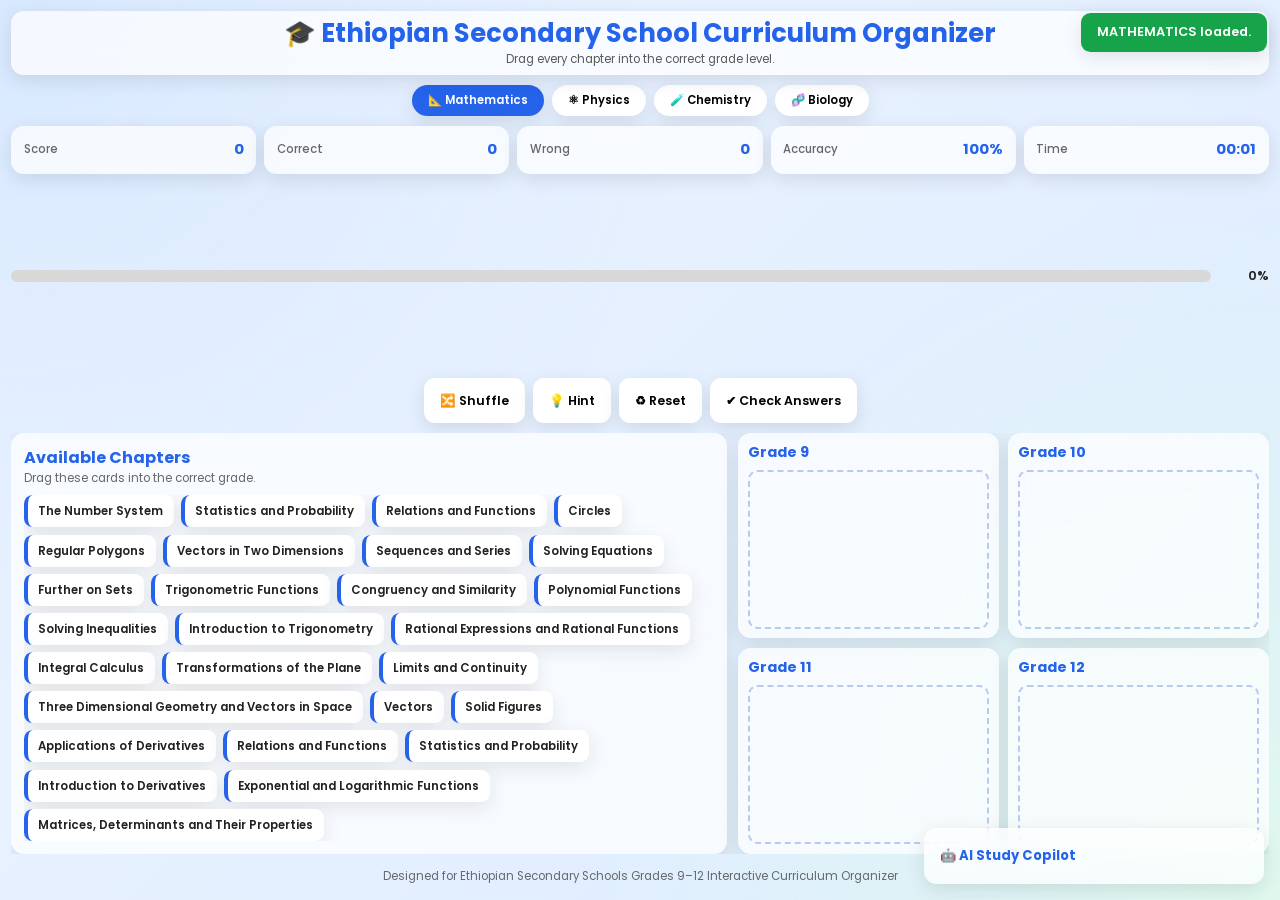
==== index.html @ 4b414665 "start" ====
<!DOCTYPE html>
<html lang="en">
<head>

<meta charset="UTF-8">
<meta name="viewport" content="width=device-width, initial-scale=1.0">

<title>Ethiopian Secondary School Curriculum Organizer</title>

<link rel="stylesheet" href="style.css">

<link rel="preconnect" href="https://fonts.googleapis.com">
<link rel="preconnect" href="https://fonts.gstatic.com" crossorigin>

<link href="https://fonts.googleapis.com/css2?family=Poppins:wght@300;400;500;600;700&display=swap" rel="stylesheet">

</head>

<body>

<!-- ===================================================== -->
<!-- Background -->
<!-- ===================================================== -->

<div class="background"></div>

<!-- ===================================================== -->
<!-- Header -->
<!-- ===================================================== -->

<header>

<h1>

🎓 Ethiopian Secondary School Curriculum Organizer

</h1>

<p>

Drag every chapter into the correct grade level.

</p>

</header>

<!-- ===================================================== -->
<!-- Subject Tabs -->
<!-- ===================================================== -->

<nav id="subjects">

<button class="subject active"
data-subject="mathematics">

📐 Mathematics

</button>

<button class="subject"
data-subject="physics">

⚛ Physics

</button>

<button class="subject"
data-subject="chemistry">

🧪 Chemistry

</button>

<button class="subject"
data-subject="biology">

🧬 Biology

</button>

</nav>

<!-- ===================================================== -->
<!-- Dashboard -->
<!-- ===================================================== -->

<section id="dashboard">

<div class="stat">

<h3>Score</h3>

<span id="score">0</span>

</div>

<div class="stat">

<h3>Correct</h3>

<span id="correct">0</span>

</div>

<div class="stat">

<h3>Wrong</h3>

<span id="wrong">0</span>

</div>

<div class="stat">

<h3>Accuracy</h3>

<span id="accuracy">100%</span>

</div>

<div class="stat">

<h3>Time</h3>

<span id="timer">

00:00

</span>

</div>

</section>

<!-- ===================================================== -->
<!-- Progress -->
<!-- ===================================================== -->

<section id="progressSection">

<div id="progressOuter">

<div id="progressInner">

</div>

</div>

<p id="progressText">

0%

</p>

</section>

<!-- ===================================================== -->
<!-- Controls -->
<!-- ===================================================== -->

<section id="controls">

<button id="shuffleBtn">

🔀 Shuffle

</button>

<button id="hintBtn">

💡 Hint

</button>

<button id="resetBtn">

♻ Reset

</button>

<button id="checkBtn">

✔ Check Answers

</button>

</section>

<!-- ===================================================== -->
<!-- Main -->
<!-- ===================================================== -->

<main>

<!-- Left Side -->

<section id="game">

<h2>

Available Chapters

</h2>

<p>

Drag these cards into the correct grade.

</p>

<div id="chapterPool">

<!-- Cards generated by JavaScript -->

</div>

</section>

<!-- Right Side -->

<section id="grades">

<div class="gradeBox"

data-grade="9">

<h2>

Grade 9

</h2>

<div class="dropZone">

</div>

</div>

<div class="gradeBox"

data-grade="10">

<h2>

Grade 10

</h2>

<div class="dropZone">

</div>

</div>

<div class="gradeBox"

data-grade="11">

<h2>

Grade 11

</h2>

<div class="dropZone">

</div>

</div>

<div class="gradeBox"

data-grade="12">

<h2>

Grade 12

</h2>

<div class="dropZone">

</div>

</div>

</section>

</main>

<!-- ===================================================== -->
<!-- Notification -->
<!-- ===================================================== -->

<div id="notification">

Ready

</div>

<!-- ===================================================== -->
<!-- Celebration -->
<!-- ===================================================== -->

<div id="celebration">

<h1>

🎉 Excellent!

</h1>

<p>

You completed this subject.

</p>

<button id="nextSubject">

Next Subject →

</button>

</div>

<!-- ===================================================== -->
<!-- AI Study Copilot -->
<!-- ===================================================== -->

<section id="copilot">

<div id="copilotHeader">

🤖 AI Study Copilot

</div>

<div id="chatWindow">

<div class="bot">

Hello 👋

Ask me about any chapter.

Examples:

• Explain Thermodynamics

• What is Cell Biology?

• Give me 5 quiz questions

• Explain Magnetism for Grade 10

</div>

</div>

<div id="chatControls">

<textarea

id="userQuestion"

placeholder="Ask anything about Mathematics, Physics, Chemistry or Biology..."

></textarea>

<button id="askAI">

Ask AI

</button>

</div>

</section>

<!-- ===================================================== -->
<!-- Footer -->
<!-- ===================================================== -->

<footer>

Designed for Ethiopian Secondary Schools

Grades 9–12

Interactive Curriculum Organizer

</footer>

<!-- ===================================================== -->
<!-- Scripts -->
<!-- ===================================================== -->

<script src="data.js"></script>

<script src="app.js"></script>

</body>

</html>
---- style.css ----
/*********************************************************************
ETHIOPIAN CURRICULUM ORGANIZER
STYLE.CSS VERSION 2
PART 1
*********************************************************************/


/**************************************************
ROOT VARIABLES
**************************************************/

:root{

--primary:#2563eb;
--secondary:#10b981;
--danger:#ef4444;
--warning:#f59e0b;

--background:#edf4ff;

--glass:rgba(255,255,255,.72);

--shadow:0 .35rem 1.2rem rgba(0,0,0,.10);

--radius:.8rem;

--speed:.25s;

--header-height:4rem;

--dashboard-height:3rem;

--control-height:2.8rem;

--font-small:clamp(.72rem,.8vw,.82rem);

--font-normal:clamp(.82rem,.95vw,.95rem);

--font-title:clamp(1.15rem,2vw,1.6rem);

}



/**************************************************
RESET
**************************************************/

*{

margin:0;

padding:0;

box-sizing:border-box;

font-family:Poppins,sans-serif;

}



/**************************************************
BODY
**************************************************/

html{

height:100%;

}

body{

min-height:100vh;
min-height:100dvh;

background:

linear-gradient(
135deg,
#eef5ff,
#dcebff
);

overflow:hidden;

color:#222;

padding:.7rem;

font-size:var(--font-normal);

}



/**************************************************
BACKGROUND
**************************************************/

.background{

position:fixed;

inset:0;

background:

radial-gradient(circle at top left,#d7e8ff 0%,transparent 45%),

radial-gradient(circle at bottom right,#dff8ee 0%,transparent 45%);

z-index:-10;

}



/**************************************************
APPLICATION LAYOUT
**************************************************/

body{

display:grid;

grid-template-rows:

auto
auto
auto
1fr
auto;

row-gap:.6rem;

}



/**************************************************
HEADER
**************************************************/

header{

height:var(--header-height);

display:flex;

flex-direction:column;

justify-content:center;

align-items:center;

background:var(--glass);

backdrop-filter:blur(12px);

border-radius:var(--radius);

box-shadow:var(--shadow);

}

header h1{

font-size:var(--font-title);

font-weight:700;

color:var(--primary);

line-height:1.2;

}

header p{

font-size:var(--font-small);

opacity:.75;

margin-top:.15rem;

}



/**************************************************
SUBJECT BAR
**************************************************/

#subjects{

display:flex;

justify-content:center;

gap:.5rem;

flex-wrap:wrap;

}

.subject{

padding:.45rem 1rem;

border:none;

border-radius:999px;

background:white;

cursor:pointer;

font-size:var(--font-small);

font-weight:600;

transition:var(--speed);

box-shadow:var(--shadow);

}

.subject:hover{

transform:translateY(-2px);

}

.subject.active{

background:var(--primary);

color:white;

}



/**************************************************
DASHBOARD
**************************************************/

#dashboard{

display:grid;

grid-template-columns:repeat(5,1fr);

gap:.5rem;

}

.stat{

height:var(--dashboard-height);

display:flex;

justify-content:space-between;

align-items:center;

padding:0 .8rem;

background:var(--glass);

backdrop-filter:blur(12px);

border-radius:var(--radius);

box-shadow:var(--shadow);

}

.stat h3{

font-size:.72rem;

font-weight:500;

color:#666;

}

.stat span{

font-size:.92rem;

font-weight:700;

color:var(--primary);

}



/**************************************************
PROGRESS
**************************************************/

#progressSection{

display:flex;

align-items:center;

gap:.6rem;

}

#progressOuter{

flex:1;

height:.7rem;

background:#d8d8d8;

border-radius:999px;

overflow:hidden;

}

#progressInner{

width:0%;

height:100%;

background:

linear-gradient(
90deg,
#16a34a,
#22c55e
);

transition:.35s;

}

#progressText{

width:3rem;

text-align:right;

font-size:.8rem;

font-weight:600;

}



/**************************************************
BUTTONS
**************************************************/

#controls{

display:flex;

justify-content:center;

gap:.5rem;

flex-wrap:wrap;

}

#controls button{

height:var(--control-height);

padding:0 1rem;

border:none;

border-radius:.7rem;

cursor:pointer;

font-size:.78rem;

font-weight:600;

background:white;

transition:var(--speed);

box-shadow:var(--shadow);

}

#controls button:hover{

background:var(--primary);

color:white;

}



/**************************************************
MAIN AREA
**************************************************/

main{

display:grid;

grid-template-columns:1.35fr 1fr;

gap:.7rem;

flex:1;

min-height:0;

overflow:hidden;

}



/**************************************************
LEFT PANEL
**************************************************/

#game{

display:flex;

flex-direction:column;

background:var(--glass);

backdrop-filter:blur(12px);

border-radius:var(--radius);

padding:.8rem;

box-shadow:var(--shadow);

min-height:0;

}

#game h2{

font-size:1rem;

color:var(--primary);

}

#game p{

font-size:.72rem;

margin-bottom:.5rem;

color:#666;

}



/**************************************************
CHAPTER AREA
**************************************************/

#chapterPool{

flex:1;

display:flex;

flex-wrap:wrap;

align-content:flex-start;

gap:.45rem;

overflow-y:auto;

overflow-x:hidden;

padding-right:.3rem;

min-height:0;

}



/**************************************************
RIGHT PANEL
**************************************************/

#grades{

display:grid;

grid-template-columns:1fr 1fr;

grid-template-rows:1fr 1fr;

gap:.6rem;

min-height:0;

}

.gradeBox{

display:flex;

flex-direction:column;

background:var(--glass);

backdrop-filter:blur(12px);

border-radius:var(--radius);

padding:.6rem;

box-shadow:var(--shadow);

height:100%;

min-height:0;

overflow:hidden;

}

.gradeBox h2{

font-size:.9rem;

color:var(--primary);

margin-bottom:.4rem;

}



/**************************************************
DROP ZONES
**************************************************/

.dropZone{

flex:1;

display:flex;

flex-wrap:wrap;

align-content:flex-start;

gap:.35rem;

padding:.45rem;

border:2px dashed #b8caef;

border-radius:.6rem;

overflow-y:auto;

overflow-x:hidden;

min-height:0;

max-height:100%;

scroll-behavior:smooth;

}



/**************************************************
FOOTER
**************************************************/

footer{

display:flex;

justify-content:center;

align-items:center;

font-size:.72rem;

opacity:.65;

height:1.6rem;

}

/*********************************************************************
ETHIOPIAN CURRICULUM ORGANIZER
STYLE.CSS VERSION 2
PART 2
*********************************************************************/


/**************************************************
CHAPTER CARDS
**************************************************/

.chapterCard{

display:inline-flex;

align-items:center;

justify-content:center;

padding:.45rem .65rem;

min-height:2rem;

background:white;

border-radius:.55rem;

border-left:.25rem solid var(--primary);

box-shadow:var(--shadow);

font-size:.73rem;

font-weight:600;

line-height:1.2;

cursor:grab;

user-select:none;

transition:all .18s ease;

max-width:100%;

word-break:break-word;

}

.chapterCard:hover{

transform:translateY(-2px);

box-shadow:0 .5rem 1rem rgba(0,0,0,.15);

}

.chapterCard.dragging{

opacity:.45;

transform:scale(.95) rotate(2deg);

cursor:grabbing;

}



/**************************************************
DROP ZONE STATES
**************************************************/

.dragHover{

background:#eefdf4;

border-color:var(--secondary);

}

.correct{

background:#dff9e8;

border-left-color:#16a34a;

animation:correctPulse .35s;

}

.wrong{

background:#ffe6e6;

border-left-color:#dc2626;

animation:shake .35s;

}

.hintCard{

border-left-color:gold;

animation:hintGlow 1s infinite;

}



/**************************************************
NOTIFICATION
**************************************************/

#notification{

position:fixed;

top:.8rem;

right:.8rem;

padding:.65rem 1rem;

border-radius:.6rem;

font-size:.8rem;

font-weight:600;

color:white;

opacity:0;

pointer-events:none;

transition:.25s;

z-index:9999;

box-shadow:var(--shadow);

}

.success{

background:#16a34a !important;

}

.error{

background:#dc2626 !important;

}

.info{

background:#2563eb !important;

}



/**************************************************
AI PANEL
**************************************************/

#copilot{

position:fixed;

right:1rem;

bottom:1rem;

width:340px;

max-width:92vw;

height:56px;

overflow:hidden;

background:var(--glass);

backdrop-filter:blur(14px);

border-radius:.8rem;

box-shadow:var(--shadow);

transition:.3s;

z-index:1000;

}

#copilot.open{

height:430px;

}

#copilotHeader{

height:56px;

display:flex;

align-items:center;

justify-content:space-between;

padding:0 1rem;

cursor:pointer;

font-weight:700;

color:var(--primary);

}

#chatWindow{

height:280px;

overflow:auto;

background:white;

margin:.5rem;

border-radius:.5rem;

padding:.6rem;

font-size:.75rem;

}

#chatControls{

display:flex;

gap:.5rem;

padding:.5rem;

}

#userQuestion{

flex:1;

resize:none;

height:62px;

padding:.5rem;

border:1px solid #ccc;

border-radius:.45rem;

font-size:.75rem;

outline:none;

}

#userQuestion:focus{

border-color:var(--primary);

}

#askAI{

width:90px;

border:none;

background:var(--primary);

color:white;

border-radius:.45rem;

cursor:pointer;

font-size:.75rem;

font-weight:600;

}

.bot{

background:#edf4ff;

padding:.5rem;

border-radius:.45rem;

margin-bottom:.45rem;

}

.user{

background:#dcffe9;

padding:.5rem;

border-radius:.45rem;

margin-bottom:.45rem;

text-align:right;

}



/**************************************************
CELEBRATION
**************************************************/

#celebration{

display:none;

position:fixed;

inset:0;

background:rgba(0,0,0,.75);

justify-content:center;

align-items:center;

flex-direction:column;

text-align:center;

color:white;

z-index:99999;

padding:2rem;

}

#celebration h1{

font-size:clamp(2rem,4vw,3rem);

margin-bottom:1rem;

}

#celebration p{

font-size:1rem;

margin-bottom:.8rem;

}

#celebration button{

padding:.7rem 1.4rem;

border:none;

border-radius:.6rem;

background:#22c55e;

color:white;

font-weight:600;

cursor:pointer;

}



/**************************************************
CONFETTI
**************************************************/

.confetti{

position:fixed;

top:-20px;

width:10px;

height:14px;

animation:fall 4s linear forwards;

z-index:99998;

}



/**************************************************
SCROLLBARS
**************************************************/

::-webkit-scrollbar{

width:7px;

height:7px;

}

::-webkit-scrollbar-track{

background:#edf2ff;

border-radius:20px;

}

::-webkit-scrollbar-thumb{

background:#9fb8ef;

border-radius:20px;

}

::-webkit-scrollbar-thumb:hover{

background:#6d93e8;

}



/**************************************************
ANIMATIONS
**************************************************/

@keyframes shake{

0%{transform:translateX(0);}

25%{transform:translateX(-5px);}

50%{transform:translateX(5px);}

75%{transform:translateX(-3px);}

100%{transform:translateX(0);}

}

@keyframes correctPulse{

0%{transform:scale(.95);}

50%{transform:scale(1.04);}

100%{transform:scale(1);}

}

@keyframes hintGlow{

0%{

box-shadow:0 0 0 rgba(255,215,0,0);

}

50%{

box-shadow:0 0 .8rem gold;

}

100%{

box-shadow:0 0 0 rgba(255,215,0,0);

}

}

@keyframes fall{

0%{

transform:translateY(0) rotate(0);

opacity:1;

}

100%{

transform:translateY(110vh) rotate(720deg);

opacity:0;

}

}



/**************************************************
TABLETS
**************************************************/

@media (max-width:992px){

main{

grid-template-columns:1fr;

}

#grades{

display:grid;

grid-template-columns:1fr 1fr;

grid-template-rows:1fr 1fr;

gap:.6rem;

height:100%;

min-height:0;

}

#copilot{

width:300px;

}

}



/**************************************************
PHONES
**************************************************/

@media (max-width:700px){

body{

overflow:auto;

padding:.45rem;

}

main{

grid-template-columns:1fr;

height:auto;

}

#dashboard{

grid-template-columns:1fr 1fr;

}

#grades{

grid-template-columns:1fr;

}

.gradeBox{

min-height:170px;

}

#subjects{

gap:.3rem;

}

.subject{

padding:.4rem .7rem;

font-size:.7rem;

}

#controls{

gap:.35rem;

}

#controls button{

flex:1;

min-width:100px;

}

#copilot{

left:.5rem;

right:.5rem;

width:auto;

bottom:.5rem;

max-width:none;

}

#copilot.open{

height:70vh;

}

#chatWindow{

height:calc(70vh - 170px);

}

}



/**************************************************
VERY SMALL PHONES
**************************************************/

@media (max-width:420px){

header h1{

font-size:1rem;

}

header p{

display:none;

}

#dashboard{

grid-template-columns:1fr;

}

.stat{

height:2.5rem;

}

.chapterCard{

white-space:nowrap;

overflow:hidden;

text-overflow:ellipsis;

}

footer{

display:none;

}

}



/**************************************************
UTILITY CLASSES
**************************************************/

.hidden{

display:none !important;

}

.center{

display:flex;

justify-content:center;

align-items:center;

}

.fadeIn{

animation:correctPulse .3s;

}
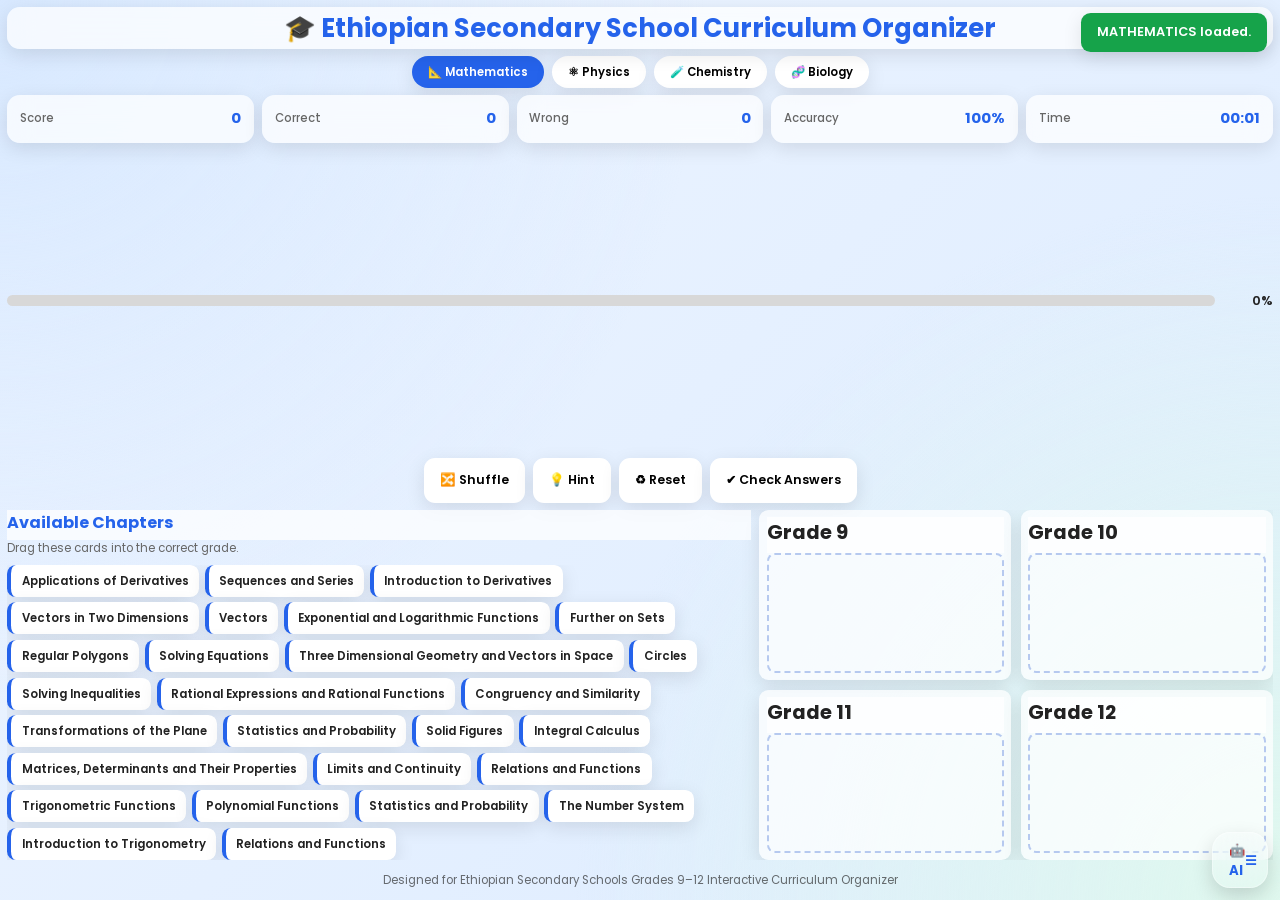
==== commit 408d9043: "minor updates" ====
--- a/index.html
+++ b/index.html
@@ -192,6 +192,21 @@
 
 <main>
 
+<div id="mobileNavigator">
+
+    <button id="prevGrade">◀</button>
+
+    <div id="mobileGradeTitle">
+
+        Grade 9
+
+    </div>
+
+    <button id="nextGrade">▶</button>
+
+</div>
+
+
 <!-- Left Side -->
 
 <section id="game">
@@ -332,9 +347,12 @@
 
 <div id="copilotHeader">
 
-🤖 AI Study Copilot
-
-</div>
+<span>🤖 AI</span>
+
+<span id="copilotToggle">☰</span>
+
+</div>
+
 
 <div id="chatWindow">
 
--- a/style.css
+++ b/style.css
@@ -123,17 +123,22 @@
 
 body{
 
+height:100vh;
+height:100dvh;
+
+overflow:hidden;
+
 display:grid;
 
 grid-template-rows:
-
 auto
 auto
 auto
-1fr
-auto;
-
-row-gap:.6rem;
+1fr;
+
+gap:.45rem;
+
+padding:.45rem;
 
 }
 
@@ -162,6 +167,7 @@
 border-radius:var(--radius);
 
 box-shadow:var(--shadow);
+height:42px;
 
 }
 
@@ -185,6 +191,7 @@
 
 margin-top:.15rem;
 
+display:none;
 }
 
 
@@ -419,37 +426,132 @@
 
 display:grid;
 
-grid-template-columns:1.35fr 1fr;
-
-gap:.7rem;
+grid-template-columns:1.45fr 1fr;
+
+gap:.5rem;
+
+height:100%;
+
+overflow:hidden;
+
+min-height:0;
+
+}
+
+
+
+/**************************************************
+LEFT PANEL
+**************************************************/
+
+/*
+#game{
+
+display:flex;
+
+flex-direction:column;
+
+overflow:hidden;
+
+min-height:0;
+
+}
+*/
+
+#game h2{
+
+font-size:1rem;
+
+color:var(--primary);
+
+}
+
+#game h2{
+
+position:sticky;
+
+top:0;
+
+background:var(--glass);
+
+z-index:20;
+
+padding-bottom:.3rem;
+
+}
+
+#game p{
+
+font-size:.72rem;
+
+margin-bottom:.5rem;
+
+color:#666;
+
+}
+
+
+
+/**************************************************
+CHAPTER AREA
+**************************************************/
+
+#chapterPool{
 
 flex:1;
 
+overflow-y:auto;
+
+overflow-x:hidden;
+
+display:flex;
+
+flex-wrap:wrap;
+
+align-content:flex-start;
+
+gap:.35rem;
+
+padding-right:.25rem;
+
 min-height:0;
 
+}
+
+
+
+/**************************************************
+RIGHT PANEL
+**************************************************/
+
+#grades{
+
+display:grid;
+
+grid-template-columns:1fr 1fr;
+
+grid-template-rows:1fr 1fr;
+
+gap:.6rem;
+
+min-height:0;
+
+}
+.gradeBox{
+
+display:flex;
+
+flex-direction:column;
+
+height:100%;
+
 overflow:hidden;
 
-}
-
-
-
-/**************************************************
-LEFT PANEL
-**************************************************/
-
-#game{
-
-display:flex;
-
-flex-direction:column;
-
 background:var(--glass);
 
-backdrop-filter:blur(12px);
-
-border-radius:var(--radius);
-
-padding:.8rem;
+border-radius:.6rem;
+
+padding:.45rem;
 
 box-shadow:var(--shadow);
 
@@ -457,31 +559,40 @@
 
 }
 
-#game h2{
-
-font-size:1rem;
+/*
+.gradeBox h2{
+
+font-size:.9rem;
 
 color:var(--primary);
 
-}
-
-#game p{
-
-font-size:.72rem;
-
-margin-bottom:.5rem;
-
-color:#666;
-
-}
-
-
-
-/**************************************************
-CHAPTER AREA
-**************************************************/
-
-#chapterPool{
+margin-bottom:.4rem;
+
+}
+
+*/
+
+.gradeBox h2{
+
+position:sticky;
+
+top:0;
+
+background:var(--glass);
+
+z-index:10;
+
+padding-bottom:.35rem;
+
+}
+
+
+
+/**************************************************
+DROP ZONES
+**************************************************/
+
+.dropZone{
 
 flex:1;
 
@@ -491,105 +602,19 @@
 
 align-content:flex-start;
 
-gap:.45rem;
+gap:.35rem;
+
+padding:.35rem;
 
 overflow-y:auto;
 
 overflow-x:hidden;
 
-padding-right:.3rem;
+border:2px dashed #b6c9ef;
+
+border-radius:.5rem;
 
 min-height:0;
-
-}
-
-
-
-/**************************************************
-RIGHT PANEL
-**************************************************/
-
-#grades{
-
-display:grid;
-
-grid-template-columns:1fr 1fr;
-
-grid-template-rows:1fr 1fr;
-
-gap:.6rem;
-
-min-height:0;
-
-}
-
-.gradeBox{
-
-display:flex;
-
-flex-direction:column;
-
-background:var(--glass);
-
-backdrop-filter:blur(12px);
-
-border-radius:var(--radius);
-
-padding:.6rem;
-
-box-shadow:var(--shadow);
-
-height:100%;
-
-min-height:0;
-
-overflow:hidden;
-
-}
-
-.gradeBox h2{
-
-font-size:.9rem;
-
-color:var(--primary);
-
-margin-bottom:.4rem;
-
-}
-
-
-
-/**************************************************
-DROP ZONES
-**************************************************/
-
-.dropZone{
-
-flex:1;
-
-display:flex;
-
-flex-wrap:wrap;
-
-align-content:flex-start;
-
-gap:.35rem;
-
-padding:.45rem;
-
-border:2px dashed #b8caef;
-
-border-radius:.6rem;
-
-overflow-y:auto;
-
-overflow-x:hidden;
-
-min-height:0;
-
-max-height:100%;
-
-scroll-behavior:smooth;
 
 }
 
@@ -784,568 +809,938 @@
 AI PANEL
 **************************************************/
 
+/*=====================================================
+AI COPILOT
+=====================================================*/
+
 #copilot{
 
 position:fixed;
 
-right:1rem;
-
-bottom:1rem;
-
-width:340px;
-
-max-width:92vw;
+right:12px;
+
+bottom:12px;
+
+width:56px;
 
 height:56px;
 
 overflow:hidden;
 
-background:var(--glass);
-
-backdrop-filter:blur(14px);
-
-border-radius:.8rem;
+background:rgba(255,255,255,.18);
+
+backdrop-filter:blur(16px);
+
+-webkit-backdrop-filter:blur(16px);
+
+border:1px solid rgba(255,255,255,.35);
+
+border-radius:18px;
+
+box-shadow:0 8px 20px rgba(0,0,0,.15);
+
+transition:
+
+width .35s ease,
+
+height .35s ease,
+
+background .35s ease,
+
+border-radius .35s ease;
+
+z-index:500;
+
+}
+
+#copilot.open{
+
+width:360px;
+
+height:480px;
+
+background:rgba(255,255,255,.92);
+
+border-radius:18px;
+
+}
+
+#copilotHeader{
+
+height:56px;
+
+display:flex;
+
+align-items:center;
+
+justify-content:space-between;
+
+padding:0 16px;
+
+cursor:pointer;
+
+font-weight:700;
+
+color:#2563eb;
+
+user-select:none;
+
+}
+
+#chatWindow,
+#chatControls{
+
+opacity:0;
+
+pointer-events:none;
+
+transition:opacity .25s;
+
+}
+
+#copilot:not(.open){
+
+background:rgba(255,255,255,.14);
+
+}
+
+#copilot:not(.open):hover{
+
+background:rgba(255,255,255,.30);
+
+transform:translateY(-3px);
+
+}
+
+
+#copilot.open #chatWindow,
+#copilot.open #chatControls{
+
+opacity:1;
+
+pointer-events:auto;
+
+}
+
+#chatControls{
+
+display:flex;
+
+gap:.5rem;
+
+padding:.5rem;
+
+}
+
+#userQuestion{
+
+flex:1;
+
+resize:none;
+
+height:62px;
+
+padding:.5rem;
+
+border:1px solid #ccc;
+
+border-radius:.45rem;
+
+font-size:.75rem;
+
+outline:none;
+
+}
+
+#userQuestion:focus{
+
+border-color:var(--primary);
+
+}
+
+#askAI{
+
+width:90px;
+
+border:none;
+
+background:var(--primary);
+
+color:white;
+
+border-radius:.45rem;
+
+cursor:pointer;
+
+font-size:.75rem;
+
+font-weight:600;
+
+}
+
+.bot{
+
+background:#edf4ff;
+
+padding:.5rem;
+
+border-radius:.45rem;
+
+margin-bottom:.45rem;
+
+}
+
+.user{
+
+background:#dcffe9;
+
+padding:.5rem;
+
+border-radius:.45rem;
+
+margin-bottom:.45rem;
+
+text-align:right;
+
+}
+
+
+
+/**************************************************
+CELEBRATION
+**************************************************/
+
+#celebration{
+
+display:none;
+
+position:fixed;
+
+inset:0;
+
+background:rgba(0,0,0,.75);
+
+justify-content:center;
+
+align-items:center;
+
+flex-direction:column;
+
+text-align:center;
+
+color:white;
+
+z-index:99999;
+
+padding:2rem;
+
+}
+
+#celebration h1{
+
+font-size:clamp(2rem,4vw,3rem);
+
+margin-bottom:1rem;
+
+}
+
+#celebration p{
+
+font-size:1rem;
+
+margin-bottom:.8rem;
+
+}
+
+#celebration button{
+
+padding:.7rem 1.4rem;
+
+border:none;
+
+border-radius:.6rem;
+
+background:#22c55e;
+
+color:white;
+
+font-weight:600;
+
+cursor:pointer;
+
+}
+
+
+
+/**************************************************
+CONFETTI
+**************************************************/
+
+.confetti{
+
+position:fixed;
+
+top:-20px;
+
+width:10px;
+
+height:14px;
+
+animation:fall 4s linear forwards;
+
+z-index:99998;
+
+}
+
+
+
+/**************************************************
+SCROLLBARS
+**************************************************/
+
+/* Width */
+
+::-webkit-scrollbar{
+
+width:8px;
+
+height:8px;
+
+}
+
+/* Track */
+
+::-webkit-scrollbar-track{
+
+background:#edf3ff;
+
+border-radius:20px;
+
+}
+
+/* Thumb */
+
+::-webkit-scrollbar-thumb{
+
+background:#86aaf3;
+
+border-radius:20px;
+
+}
+
+/* Hover */
+
+::-webkit-scrollbar-thumb:hover{
+
+background:#5d8de8;
+
+}
+
+
+
+/**************************************************
+ANIMATIONS
+**************************************************/
+
+@keyframes shake{
+
+0%{transform:translateX(0);}
+
+25%{transform:translateX(-5px);}
+
+50%{transform:translateX(5px);}
+
+75%{transform:translateX(-3px);}
+
+100%{transform:translateX(0);}
+
+}
+
+@keyframes correctPulse{
+
+0%{transform:scale(.95);}
+
+50%{transform:scale(1.04);}
+
+100%{transform:scale(1);}
+
+}
+
+@keyframes hintGlow{
+
+0%{
+
+box-shadow:0 0 0 rgba(255,215,0,0);
+
+}
+
+50%{
+
+box-shadow:0 0 .8rem gold;
+
+}
+
+100%{
+
+box-shadow:0 0 0 rgba(255,215,0,0);
+
+}
+
+}
+
+@keyframes fall{
+
+0%{
+
+transform:translateY(0) rotate(0);
+
+opacity:1;
+
+}
+
+100%{
+
+transform:translateY(110vh) rotate(720deg);
+
+opacity:0;
+
+}
+
+}
+
+
+
+/**************************************************
+TABLETS
+**************************************************/
+
+@media (max-width:992px){
+
+main{
+
+grid-template-columns:1fr;
+
+}
+
+#grades{
+
+display:grid;
+
+grid-template-columns:1fr 1fr;
+
+grid-template-rows:1fr 1fr;
+
+gap:.6rem;
+
+height:100%;
+
+min-height:0;
+
+}
+
+#copilot{
+
+width:300px;
+
+}
+
+}
+
+
+
+/**************************************************
+PHONES
+**************************************************/
+
+@media (max-width:700px){
+
+body{
+
+overflow:auto;
+
+padding:.45rem;
+
+}
+
+main{
+
+grid-template-columns:1fr;
+
+height:auto;
+
+}
+
+#dashboard{
+
+grid-template-columns:1fr 1fr;
+
+}
+
+#grades{
+
+grid-template-columns:1fr;
+
+}
+
+.gradeBox{
+
+min-height:170px;
+
+}
+
+#subjects{
+
+gap:.3rem;
+
+}
+
+.subject{
+
+padding:.4rem .7rem;
+
+font-size:.7rem;
+
+}
+
+#controls{
+
+gap:.35rem;
+
+}
+
+#controls button{
+
+flex:1;
+
+min-width:100px;
+
+}
+
+#copilot{
+
+left:.5rem;
+
+right:.5rem;
+
+width:auto;
+
+bottom:.5rem;
+
+max-width:none;
+
+}
+
+#copilot.open{
+
+height:70vh;
+
+}
+
+#chatWindow{
+
+height:calc(70vh - 170px);
+
+}
+
+}
+
+
+
+/**************************************************
+VERY SMALL PHONES
+**************************************************/
+
+@media (max-width:420px){
+
+header h1{
+
+font-size:1rem;
+
+}
+
+header p{
+
+display:none;
+
+}
+
+#dashboard{
+
+grid-template-columns:1fr;
+
+}
+
+.stat{
+
+height:2.5rem;
+
+}
+
+.chapterCard{
+
+white-space:nowrap;
+
+overflow:hidden;
+
+text-overflow:ellipsis;
+
+}
+
+footer{
+
+display:none;
+
+}
+
+}
+
+
+
+/**************************************************
+UTILITY CLASSES
+**************************************************/
+
+.hidden{
+
+display:none !important;
+
+}
+
+.center{
+
+display:flex;
+
+justify-content:center;
+
+align-items:center;
+
+}
+
+.fadeIn{
+
+animation:correctPulse .3s;
+
+}
+
+/* ==========================================================
+   MOBILE (≤600px)
+   ========================================================== */
+
+@media (max-width:600px){
+
+body{
+
+overflow:auto;
+
+height:auto;
+
+padding:.35rem;
+
+}
+
+/* Smaller header */
+
+header{
+
+height:2.6rem;
+
+padding:.2rem;
+
+}
+
+header h1{
+
+font-size:.95rem;
+
+}
+
+header p{
+
+display:none;
+
+}
+
+/* Compact subject buttons */
+
+#subjects{
+
+gap:.25rem;
+
+}
+
+.subject{
+
+padding:.3rem .55rem;
+
+font-size:.65rem;
+
+}
+
+/* Dashboard becomes a single row */
+
+/* ---------- COMPACT STATUS BAR ---------- */
+
+#dashboard{
+
+display:flex;
+
+align-items:center;
+
+justify-content:space-between;
+
+gap:.6rem;
+
+padding:.25rem .6rem;
+
+background:rgba(255,255,255,.72);
+
+backdrop-filter:blur(10px);
+
+border-radius:.6rem;
 
 box-shadow:var(--shadow);
 
-transition:.3s;
-
-z-index:1000;
+min-height:34px;
+
+}
+
+.stat{
+
+display:flex;
+
+align-items:center;
+
+gap:.25rem;
+
+background:none;
+
+box-shadow:none;
+
+padding:0;
+
+height:auto;
+
+}
+
+.stat h3{
+
+display:none;
+
+}
+
+.stat span{
+
+font-size:.78rem;
+
+font-weight:700;
+
+}
+
+/* Stack the main sections */
+
+main{
+
+display:flex;
+
+flex-direction:column;
+
+height:auto;
+
+gap:.5rem;
+
+}
+
+/* Available Chapters */
+
+#game{
+
+height:35vh;
+
+}
+
+#chapterPool{
+
+height:100%;
+
+overflow-y:auto;
+
+}
+
+/* Grade boxes stack vertically */
+
+#grades{
+
+display:flex;
+
+flex-direction:column;
+
+gap:.45rem;
+
+}
+
+.gradeBox{
+
+height:180px;
+
+}
+
+.dropZone{
+
+overflow-y:auto;
+
+}
+
+/* Bottom AI panel */
+
+#copilot{
+
+left:.5rem;
+
+right:.5rem;
+
+width:auto;
+
+bottom:.5rem;
 
 }
 
 #copilot.open{
 
-height:430px;
-
-}
-
-#copilotHeader{
-
-height:56px;
-
-display:flex;
+height:70vh;
+
+}
+
+}
+
+/*======================================================
+MOBILE GRADE NAVIGATOR
+======================================================*/
+
+#mobileNavigator{
+
+display:none;
 
 align-items:center;
 
 justify-content:space-between;
 
-padding:0 1rem;
+padding:.45rem .6rem;
+
+margin-bottom:.4rem;
+
+background:rgba(255,255,255,.78);
+
+backdrop-filter:blur(10px);
+
+border-radius:.6rem;
+
+box-shadow:var(--shadow);
+
+}
+
+#mobileNavigator button{
+
+width:42px;
+
+height:34px;
+
+border:none;
+
+border-radius:.45rem;
 
 cursor:pointer;
 
+background:var(--primary);
+
+color:white;
+
+font-size:16px;
+
+font-weight:bold;
+
+}
+
+#mobileGradeTitle{
+
 font-weight:700;
 
+font-size:.9rem;
+
 color:var(--primary);
 
 }
 
-#chatWindow{
-
-height:280px;
-
-overflow:auto;
-
-background:white;
-
-margin:.5rem;
-
-border-radius:.5rem;
-
-padding:.6rem;
-
-font-size:.75rem;
-
-}
-
-#chatControls{
-
-display:flex;
-
-gap:.5rem;
-
-padding:.5rem;
-
-}
-
-#userQuestion{
-
-flex:1;
-
-resize:none;
-
-height:62px;
-
-padding:.5rem;
-
-border:1px solid #ccc;
-
-border-radius:.45rem;
-
-font-size:.75rem;
-
-outline:none;
-
-}
-
-#userQuestion:focus{
-
-border-color:var(--primary);
-
-}
-
-#askAI{
-
-width:90px;
+#mobileIndicators{
+
+display:none;
+
+justify-content:center;
+
+gap:.35rem;
+
+margin-bottom:.45rem;
+
+}
+
+.gradeIndicator{
+
+padding:.25rem .6rem;
 
 border:none;
 
+border-radius:999px;
+
+background:#dbe7ff;
+
+cursor:pointer;
+
+font-size:.72rem;
+
+}
+
+.gradeIndicator.active{
+
 background:var(--primary);
 
 color:white;
 
-border-radius:.45rem;
-
-cursor:pointer;
-
-font-size:.75rem;
-
-font-weight:600;
-
-}
-
-.bot{
-
-background:#edf4ff;
-
-padding:.5rem;
-
-border-radius:.45rem;
-
-margin-bottom:.45rem;
-
-}
-
-.user{
-
-background:#dcffe9;
-
-padding:.5rem;
-
-border-radius:.45rem;
-
-margin-bottom:.45rem;
-
-text-align:right;
-
-}
-
-
-
-/**************************************************
-CELEBRATION
-**************************************************/
-
-#celebration{
+}
+
+
+/*=============================================
+PHONE ONLY
+=============================================*/
+
+@media (max-width:700px){
+
+#mobileNavigator{
+
+display:flex;
+
+}
+
+#mobileIndicators{
+
+display:flex;
+
+}
+
+/* Hide three grade boxes */
+
+.gradeBox{
 
 display:none;
 
-position:fixed;
-
-inset:0;
-
-background:rgba(0,0,0,.75);
-
-justify-content:center;
-
-align-items:center;
-
-flex-direction:column;
-
-text-align:center;
-
-color:white;
-
-z-index:99999;
-
-padding:2rem;
-
-}
-
-#celebration h1{
-
-font-size:clamp(2rem,4vw,3rem);
-
-margin-bottom:1rem;
-
-}
-
-#celebration p{
-
-font-size:1rem;
-
-margin-bottom:.8rem;
-
-}
-
-#celebration button{
-
-padding:.7rem 1.4rem;
-
-border:none;
-
-border-radius:.6rem;
-
-background:#22c55e;
-
-color:white;
-
-font-weight:600;
-
-cursor:pointer;
-
-}
-
-
-
-/**************************************************
-CONFETTI
-**************************************************/
-
-.confetti{
-
-position:fixed;
-
-top:-20px;
-
-width:10px;
-
-height:14px;
-
-animation:fall 4s linear forwards;
-
-z-index:99998;
-
-}
-
-
-
-/**************************************************
-SCROLLBARS
-**************************************************/
-
-::-webkit-scrollbar{
-
-width:7px;
-
-height:7px;
-
-}
-
-::-webkit-scrollbar-track{
-
-background:#edf2ff;
-
-border-radius:20px;
-
-}
-
-::-webkit-scrollbar-thumb{
-
-background:#9fb8ef;
-
-border-radius:20px;
-
-}
-
-::-webkit-scrollbar-thumb:hover{
-
-background:#6d93e8;
-
-}
-
-
-
-/**************************************************
-ANIMATIONS
-**************************************************/
-
-@keyframes shake{
-
-0%{transform:translateX(0);}
-
-25%{transform:translateX(-5px);}
-
-50%{transform:translateX(5px);}
-
-75%{transform:translateX(-3px);}
-
-100%{transform:translateX(0);}
-
-}
-
-@keyframes correctPulse{
-
-0%{transform:scale(.95);}
-
-50%{transform:scale(1.04);}
-
-100%{transform:scale(1);}
-
-}
-
-@keyframes hintGlow{
-
-0%{
-
-box-shadow:0 0 0 rgba(255,215,0,0);
-
-}
-
-50%{
-
-box-shadow:0 0 .8rem gold;
-
-}
-
-100%{
-
-box-shadow:0 0 0 rgba(255,215,0,0);
-
-}
-
-}
-
-@keyframes fall{
-
-0%{
-
-transform:translateY(0) rotate(0);
-
-opacity:1;
-
-}
-
-100%{
-
-transform:translateY(110vh) rotate(720deg);
-
-opacity:0;
-
-}
-
-}
-
-
-
-/**************************************************
-TABLETS
-**************************************************/
-
-@media (max-width:992px){
-
-main{
-
-grid-template-columns:1fr;
-
-}
-
-#grades{
-
-display:grid;
-
-grid-template-columns:1fr 1fr;
-
-grid-template-rows:1fr 1fr;
-
-gap:.6rem;
-
-height:100%;
-
-min-height:0;
-
-}
-
-#copilot{
-
-width:300px;
-
-}
-
-}
-
-
-
-/**************************************************
-PHONES
-**************************************************/
-
-@media (max-width:700px){
-
-body{
-
-overflow:auto;
-
-padding:.45rem;
-
-}
-
-main{
-
-grid-template-columns:1fr;
-
-height:auto;
-
-}
-
-#dashboard{
-
-grid-template-columns:1fr 1fr;
-
-}
-
-#grades{
-
-grid-template-columns:1fr;
-
-}
-
-.gradeBox{
-
-min-height:170px;
-
-}
-
-#subjects{
-
-gap:.3rem;
-
-}
-
-.subject{
-
-padding:.4rem .7rem;
-
-font-size:.7rem;
-
-}
-
-#controls{
-
-gap:.35rem;
-
-}
-
-#controls button{
-
-flex:1;
-
-min-width:100px;
-
-}
-
-#copilot{
-
-left:.5rem;
-
-right:.5rem;
-
-width:auto;
-
-bottom:.5rem;
-
-max-width:none;
-
-}
-
-#copilot.open{
-
-height:70vh;
-
-}
-
-#chatWindow{
-
-height:calc(70vh - 170px);
-
-}
-
-}
-
-
-
-/**************************************************
-VERY SMALL PHONES
-**************************************************/
-
-@media (max-width:420px){
-
-header h1{
-
-font-size:1rem;
-
-}
-
-header p{
-
-display:none;
-
-}
-
-#dashboard{
-
-grid-template-columns:1fr;
-
-}
-
-.stat{
-
-height:2.5rem;
-
-}
-
-.chapterCard{
-
-white-space:nowrap;
-
-overflow:hidden;
-
-text-overflow:ellipsis;
-
-}
-
-footer{
-
-display:none;
-
-}
-
-}
-
-
-
-/**************************************************
-UTILITY CLASSES
-**************************************************/
-
-.hidden{
-
-display:none !important;
-
-}
-
-.center{
-
-display:flex;
-
-justify-content:center;
-
-align-items:center;
-
-}
-
-.fadeIn{
-
-animation:correctPulse .3s;
+height:55vh;
+
+}
+
+/* Only active grade appears */
+
+.gradeBox.mobileActive{
+
+display:flex;
+
+}
 
 }
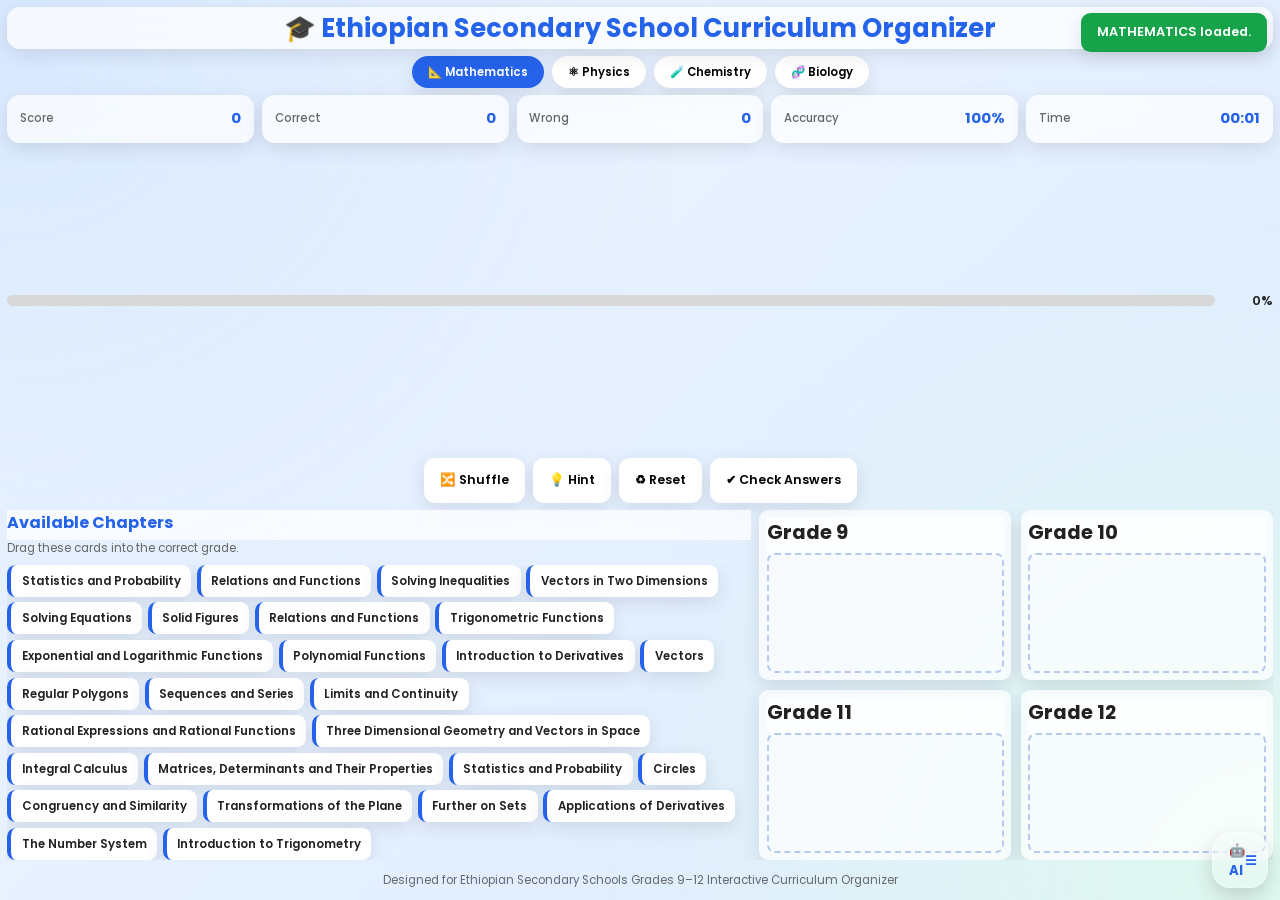
==== commit c2405a30: "updates" ====
--- a/index.html
+++ b/index.html
@@ -192,6 +192,36 @@
 
 <main>
 
+<!-- =====================================================
+     MOBILE GRADE NAVIGATOR
+====================================================== -->
+
+
+
+<!-- Left Side -->
+
+<section id="game">
+
+<h2>
+
+Available Chapters
+
+</h2>
+
+<p>
+
+Drag these cards into the correct grade.
+
+</p>
+
+<div id="chapterPool">
+
+<!-- Cards generated by JavaScript -->
+
+</div>
+
+</section>
+
 <div id="mobileNavigator">
 
     <button id="prevGrade">◀</button>
@@ -206,131 +236,119 @@
 
 </div>
 
-
-<!-- Left Side -->
-
-<section id="game">
+<div id="mobileIndicators">
+
+    <button class="gradeIndicator active" data-grade="9">G9</button>
+
+    <button class="gradeIndicator" data-grade="10">G10</button>
+
+    <button class="gradeIndicator" data-grade="11">G11</button>
+
+    <button class="gradeIndicator" data-grade="12">G12</button>
+
+</div>
+
+
+<!-- Right Side -->
+
+<section id="grades">
+
+<div class="gradeBox"
+
+data-grade="9">
 
 <h2>
 
-Available Chapters
+Grade 9
 
 </h2>
 
+<div class="dropZone">
+
+</div>
+
+</div>
+
+<div class="gradeBox"
+
+data-grade="10">
+
+<h2>
+
+Grade 10
+
+</h2>
+
+<div class="dropZone">
+
+</div>
+
+</div>
+
+<div class="gradeBox"
+
+data-grade="11">
+
+<h2>
+
+Grade 11
+
+</h2>
+
+<div class="dropZone">
+
+</div>
+
+</div>
+
+<div class="gradeBox"
+
+data-grade="12">
+
+<h2>
+
+Grade 12
+
+</h2>
+
+<div class="dropZone">
+
+</div>
+
+</div>
+
+</section>
+
+</main>
+
+<!-- ===================================================== -->
+<!-- Notification -->
+<!-- ===================================================== -->
+
+<div id="notification">
+
+Ready
+
+</div>
+
+<!-- ===================================================== -->
+<!-- Celebration -->
+<!-- ===================================================== -->
+
+<div id="celebration">
+
+<h1>
+
+🎉 Excellent!
+
+</h1>
+
 <p>
 
-Drag these cards into the correct grade.
+You completed this subject.
 
 </p>
 
-<div id="chapterPool">
-
-<!-- Cards generated by JavaScript -->
-
-</div>
-
-</section>
-
-<!-- Right Side -->
-
-<section id="grades">
-
-<div class="gradeBox"
-
-data-grade="9">
-
-<h2>
-
-Grade 9
-
-</h2>
-
-<div class="dropZone">
-
-</div>
-
-</div>
-
-<div class="gradeBox"
-
-data-grade="10">
-
-<h2>
-
-Grade 10
-
-</h2>
-
-<div class="dropZone">
-
-</div>
-
-</div>
-
-<div class="gradeBox"
-
-data-grade="11">
-
-<h2>
-
-Grade 11
-
-</h2>
-
-<div class="dropZone">
-
-</div>
-
-</div>
-
-<div class="gradeBox"
-
-data-grade="12">
-
-<h2>
-
-Grade 12
-
-</h2>
-
-<div class="dropZone">
-
-</div>
-
-</div>
-
-</section>
-
-</main>
-
-<!-- ===================================================== -->
-<!-- Notification -->
-<!-- ===================================================== -->
-
-<div id="notification">
-
-Ready
-
-</div>
-
-<!-- ===================================================== -->
-<!-- Celebration -->
-<!-- ===================================================== -->
-
-<div id="celebration">
-
-<h1>
-
-🎉 Excellent!
-
-</h1>
-
-<p>
-
-You completed this subject.
-
-</p>
-
 <button id="nextSubject">
 
 Next Subject →
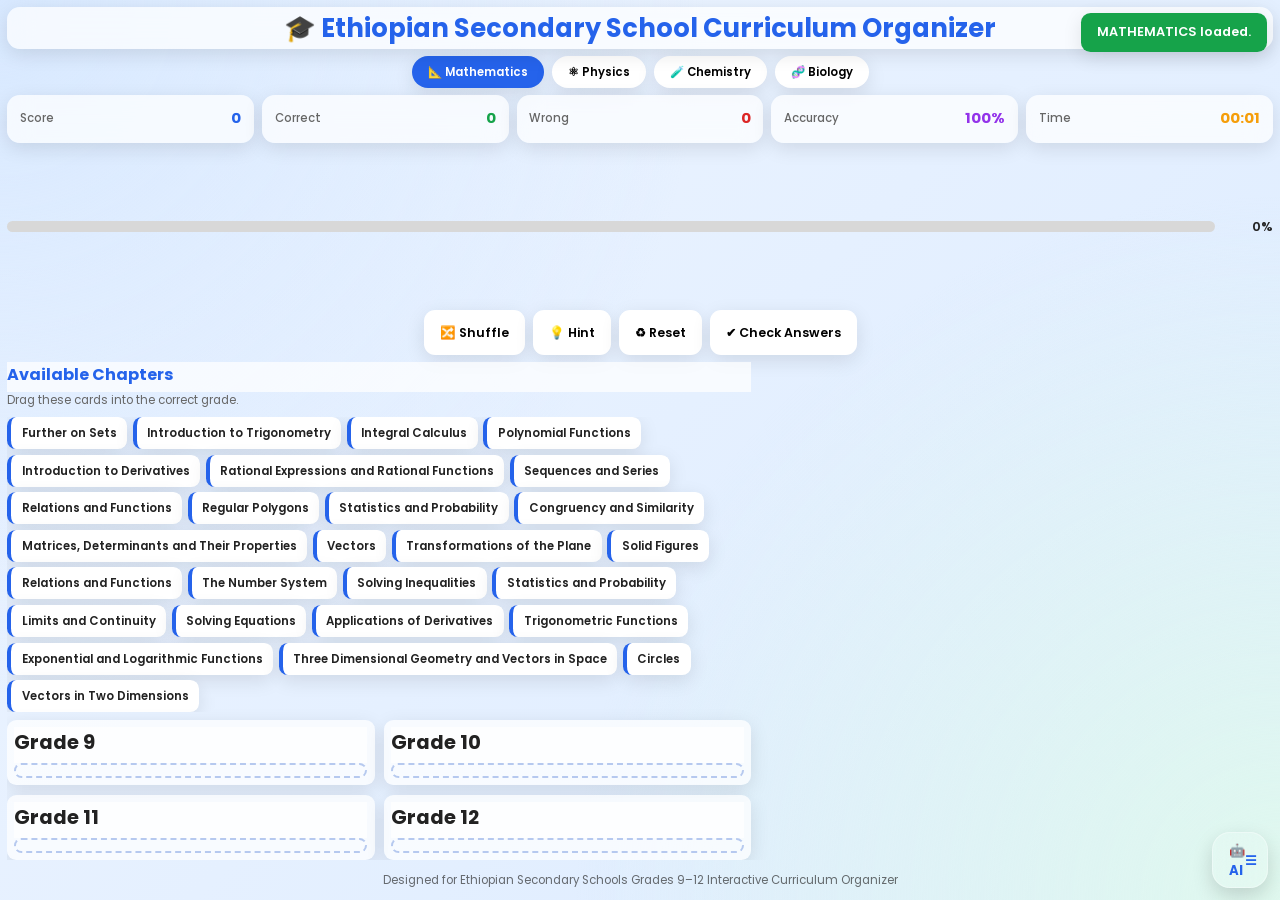
==== commit a2aa91ed: "minor changes" ====
--- a/index.html
+++ b/index.html
@@ -222,12 +222,15 @@
 
 </section>
 
+<br> <br>
+
 <div id="mobileNavigator">
 
     <button id="prevGrade">◀</button>
 
     <div id="mobileGradeTitle">
 
+
         Grade 9
 
     </div>
@@ -236,6 +239,8 @@
 
 </div>
 
+
+
 <div id="mobileIndicators">
 
     <button class="gradeIndicator active" data-grade="9">G9</button>
--- a/style.css
+++ b/style.css
@@ -1639,7 +1639,7 @@
 }
 
 #mobileNavigator button{
-
+display:none;
 width:42px;
 
 height:34px;
@@ -1661,7 +1661,7 @@
 }
 
 #mobileGradeTitle{
-
+display:none;
 font-weight:700;
 
 font-size:.9rem;
@@ -1743,4 +1743,105 @@
 
 }
 
+}
+
+
+
+/*=============================================
+MOBILE DASHBOARD COLORS
+=============================================*/
+
+/* Score */
+
+#score{
+
+color:#2563eb;
+
+font-weight:700;
+
+}
+
+/* Correct Answers */
+
+#correct{
+
+color:#16a34a;
+
+font-weight:700;
+
+}
+
+/* Wrong Answers */
+
+#wrong{
+
+color:#dc2626;
+
+font-weight:700;
+
+}
+
+/* Accuracy */
+
+#accuracy{
+
+color:#9333ea;
+
+font-weight:700;
+
+}
+
+/* Timer */
+
+#timer{
+
+color:#f59e0b;
+
+font-weight:700;
+
+}
+
+
+@media (max-width:700px){
+
+#scoreLabel{
+
+color:#2563eb;
+
+font-weight:700;
+
+}
+
+#correctLabel{
+
+color:#16a34a;
+
+font-weight:700;
+
+}
+
+#wrongLabel{
+
+color:#dc2626;
+
+font-weight:700;
+
+}
+
+#accuracyLabel{
+
+color:#9333ea;
+
+font-weight:700;
+
+}
+
+#timerLabel{
+
+color:#f59e0b;
+
+font-weight:700;
+
+}
+
 }
